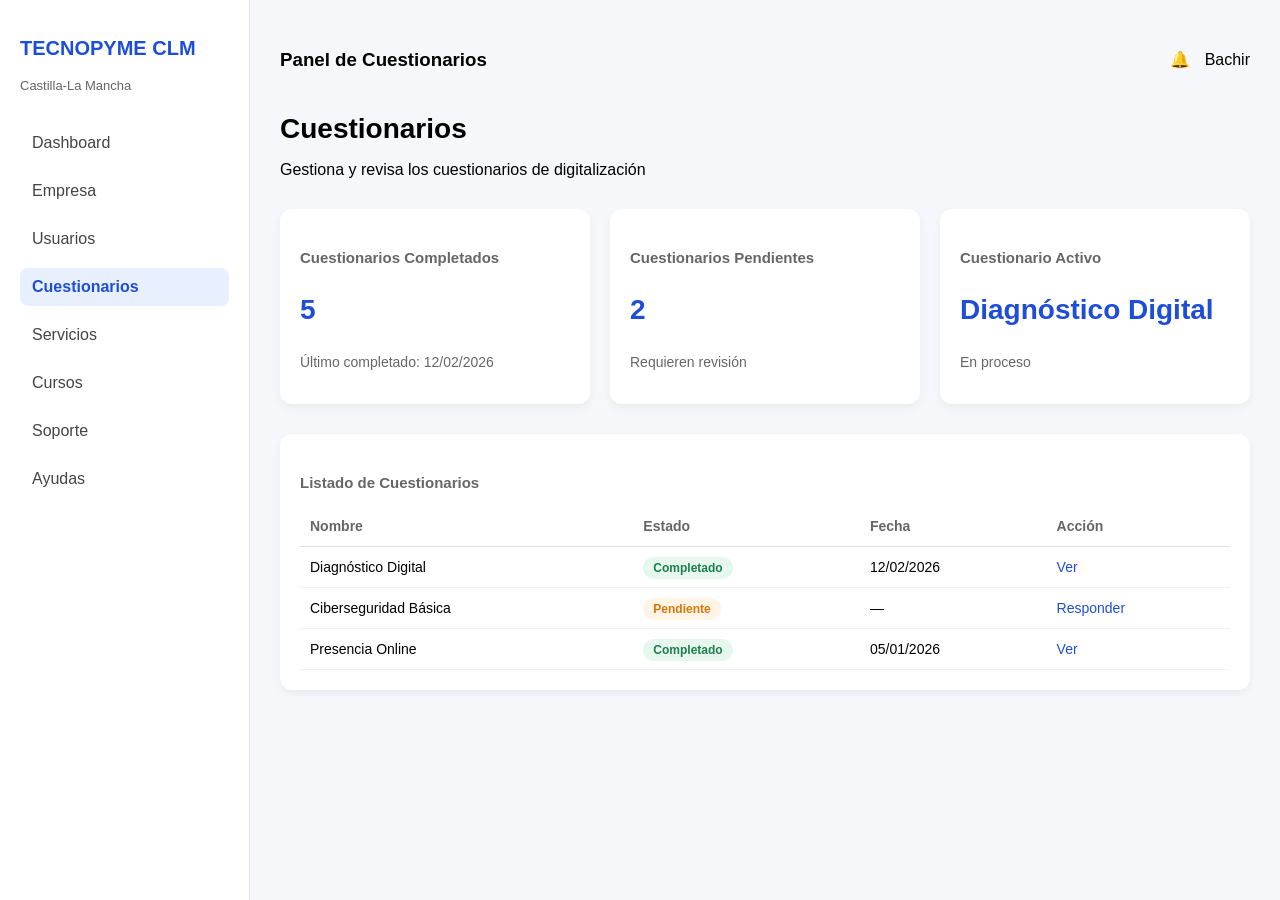
==== cuestionarios.html @ f4bd79e1 "imjm ujuu" ====
<!DOCTYPE html>
<html lang="es">
<head>
    <meta charset="UTF-8">
    <title>Cuestionarios - TECNOPYME CLM</title>
    <link rel="stylesheet" href="estilos.css">
</head>
<body>

<div class="layout">

    <aside class="sidebar">
        <div class="logo">
            <h2>TECNOPYME CLM</h2>
            <span>Castilla-La Mancha</span>
        </div>

        <nav class="menu">
            <a href="index.html">Dashboard</a>
            <a href="empresa.html">Empresa</a>
            <a href="usuarios.html">Usuarios</a>
            <a href="cuestionarios.html" class="active">Cuestionarios</a>
            <a href="servicios.html">Servicios</a>
            <a href="cursos.html">Cursos</a>
            <a href="soporte.html">Soporte</a>
            <a href="ayudas.html">Ayudas</a>
        </nav>
    </aside>

    <main class="main-content">

        <header class="topbar">
            <h3>Panel de Cuestionarios</h3>
            <div class="user">
                <span>🔔</span>
                <span>Bachir</span>
            </div>
        </header>

        <section class="dashboard-header">
            <h1>Cuestionarios</h1>
            <p>Gestiona y revisa los cuestionarios de digitalización</p>
        </section>

        <section class="cards">
            <div class="card">
                <h4>Cuestionarios Completados</h4>
                <p class="number">5</p>
                <p class="card-text">Último completado: 12/02/2026</p>
            </div>

            <div class="card">
                <h4>Cuestionarios Pendientes</h4>
                <p class="number">2</p>
                <p class="card-text">Requieren revisión</p>
            </div>

            <div class="card">
                <h4>Cuestionario Activo</h4>
                <p class="number">Diagnóstico Digital</p>
                <p class="card-text">En proceso</p>
            </div>
        </section>

        <section class="card table-section">
            <h4>Listado de Cuestionarios</h4>

            <table class="custom-table">
                <thead>
                    <tr>
                        <th>Nombre</th>
                        <th>Estado</th>
                        <th>Fecha</th>
                        <th>Acción</th>
                    </tr>
                </thead>
                <tbody>
                    <tr>
                        <td>Diagnóstico Digital</td>
                        <td><span class="badge completed">Completado</span></td>
                        <td>12/02/2026</td>
                        <td><a href="#" class="table-link">Ver</a></td>
                    </tr>
                    <tr>
                        <td>Ciberseguridad Básica</td>
                        <td><span class="badge pending">Pendiente</span></td>
                        <td>—</td>
                        <td><a href="#" class="table-link">Responder</a></td>
                    </tr>
                    <tr>
                        <td>Presencia Online</td>
                        <td><span class="badge completed">Completado</span></td>
                        <td>05/01/2026</td>
                        <td><a href="#" class="table-link">Ver</a></td>
                    </tr>
                </tbody>
            </table>

        </section>

    </main>

</div>

</body>
</html>
---- estilos.css ----
body {
    background-color: #f5f7fa;
    margin: 0;
    padding: 0;
    box-sizing: border-box;
    font-family: "Segoe UI", sans-serif;
}

/* LAYOUT PRINCIPAL */
.layout {
    display: grid;
    grid-template-columns: 250px 1fr;
    height: 100vh;
}

/* SIDEBAR */
.sidebar {
    background: #ffffff;
    border-right: 1px solid #e0e0e0;
    padding: 20px;
    display: flex;
    flex-direction: column;
}

.logo h2 {
    color: #1e4ed8;
    font-size: 20px;
}

.logo span {
    font-size: 13px;
    color: #666;
}

.menu {
    margin-top: 30px;
    display: flex;
    flex-direction: column;
    gap: 10px;
}

.menu a {
    text-decoration: none;
    color: #444;
    padding: 10px 12px;
    border-radius: 8px;
    display: flex;
    align-items: center;
    gap: 10px;
    transition: 0.2s ease;
}

.menu a:hover {
    background-color: #f0f4ff;
    color: #1e4ed8;
}

.menu a.active {
    background-color: #e8f0ff;
    color: #1e4ed8;
    font-weight: 600;
}

/* CONTENIDO */
.main-content {
    padding: 30px;
    overflow-y: auto;
}

/* TOPBAR */
.topbar {
    display: flex;
    justify-content: space-between;
    align-items: center;
}

.topbar .user {
    display: flex;
    gap: 15px;
    align-items: center;
}

/* HEADER */
.dashboard-header {
    margin: 20px 0 30px 0;
}

.dashboard-header h1 {
    font-size: 28px;
    margin-bottom: 5px;
}

/* CARDS GRID */
.cards {
    display: grid;
    grid-template-columns: repeat(auto-fit, minmax(250px, 1fr));
    gap: 20px;
}

.card {
    background: #ffffff;
    padding: 20px;
    border-radius: 12px;
    box-shadow: 0 4px 10px rgba(0,0,0,0.05);
}

.card h4 {
    font-size: 15px;
    color: #666;
    margin-bottom: 10px;
}

.card .number {
    font-size: 28px;
    font-weight: bold;
    color: #1e4ed8;
}

/*Cuestionarios*/
/* TEXTO SECUNDARIO EN CARDS */
.card-text {
    font-size: 14px;
    color: #666;
    margin-top: 5px;
}

/* SECCIÓN TABLA */
.table-section {
    margin-top: 30px;
}

/* TABLA PERSONALIZADA */
.custom-table {
    width: 100%;
    border-collapse: collapse;
    margin-top: 15px;
}

.custom-table th {
    text-align: left;
    padding: 12px 10px;
    font-size: 14px;
    color: #666;
    border-bottom: 1px solid #e0e0e0;
}

.custom-table td {
    padding: 12px 10px;
    border-bottom: 1px solid #f0f0f0;
    font-size: 14px;
}

.custom-table tr:hover {
    background-color: #f9fbff;
}

/* BADGES DE ESTADO */
.badge {
    padding: 4px 10px;
    border-radius: 20px;
    font-size: 12px;
    font-weight: 600;
}

.badge.completed {
    background-color: #e6f7ed;
    color: #1e7d4f;
}

.badge.pending {
    background-color: #fff4e5;
    color: #d97706;
}

/* ENLACES TABLA */
.table-link {
    text-decoration: none;
    color: #1e4ed8;
    font-weight: 500;
}

.table-link:hover {
    text-decoration: underline;
}

/*servicios*/
/* BADGES SERVICIOS */
.badge.active {
    background-color: #e8f0ff;
    color: #1e4ed8;
}

.badge.finished {
    background-color: #f3f4f6;
    color: #555;
}
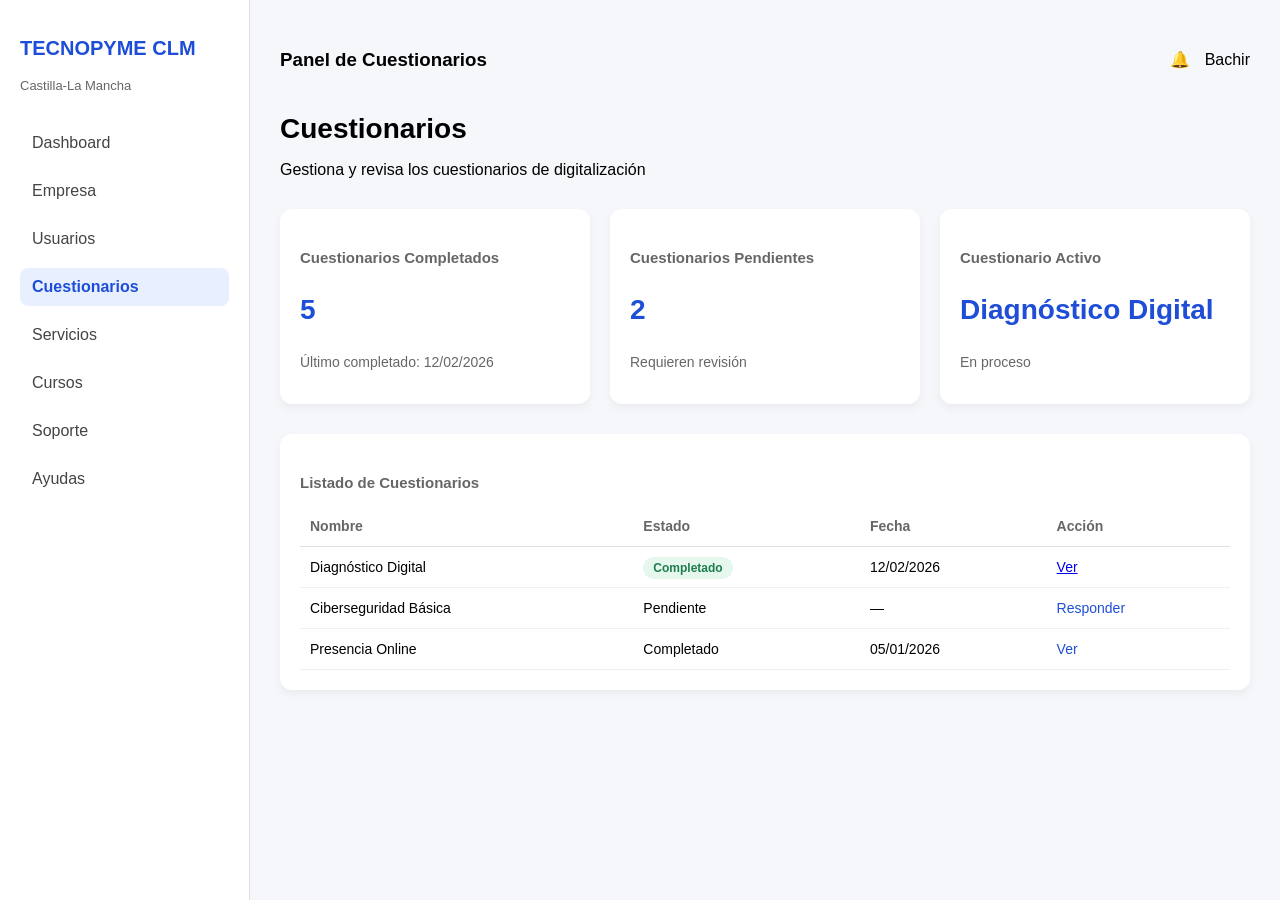
==== commit 3c4fb131: "mlml" ====
--- a/cuestionarios.html
+++ b/cuestionarios.html
@@ -83,15 +83,15 @@
                     </tr>
                     <tr>
                         <td>Ciberseguridad Básica</td>
-                        <td><span class="badge pending">Pendiente</span></td>
+                        <td><span class="pendiente">Pendiente</span></td>
                         <td>—</td>
-                        <td><a href="#" class="table-link">Responder</a></td>
+                        <td><a href="#" class="link">Responder</a></td>
                     </tr>
                     <tr>
                         <td>Presencia Online</td>
-                        <td><span class="badge completed">Completado</span></td>
+                        <td><span class="completado">Completado</span></td>
                         <td>05/01/2026</td>
-                        <td><a href="#" class="table-link">Ver</a></td>
+                        <td><a href="#" class="link">Ver</a></td>
                     </tr>
                 </tbody>
             </table>
--- a/estilos.css
+++ b/estilos.css
@@ -1,4 +1,3 @@
-
 body {
     background-color: #f5f7fa;
     margin: 0;
@@ -155,7 +154,7 @@
     background-color: #f9fbff;
 }
 
-/* BADGES DE ESTADO */
+
 .badge {
     padding: 4px 10px;
     border-radius: 20px;
@@ -173,19 +172,18 @@
     color: #d97706;
 }
 
-/* ENLACES TABLA */
-.table-link {
+
+.link {
     text-decoration: none;
     color: #1e4ed8;
     font-weight: 500;
 }
 
-.table-link:hover {
+.link:hover {
     text-decoration: underline;
 }
 
-/*servicios*/
-/* BADGES SERVICIOS */
+
 .badge.active {
     background-color: #e8f0ff;
     color: #1e4ed8;
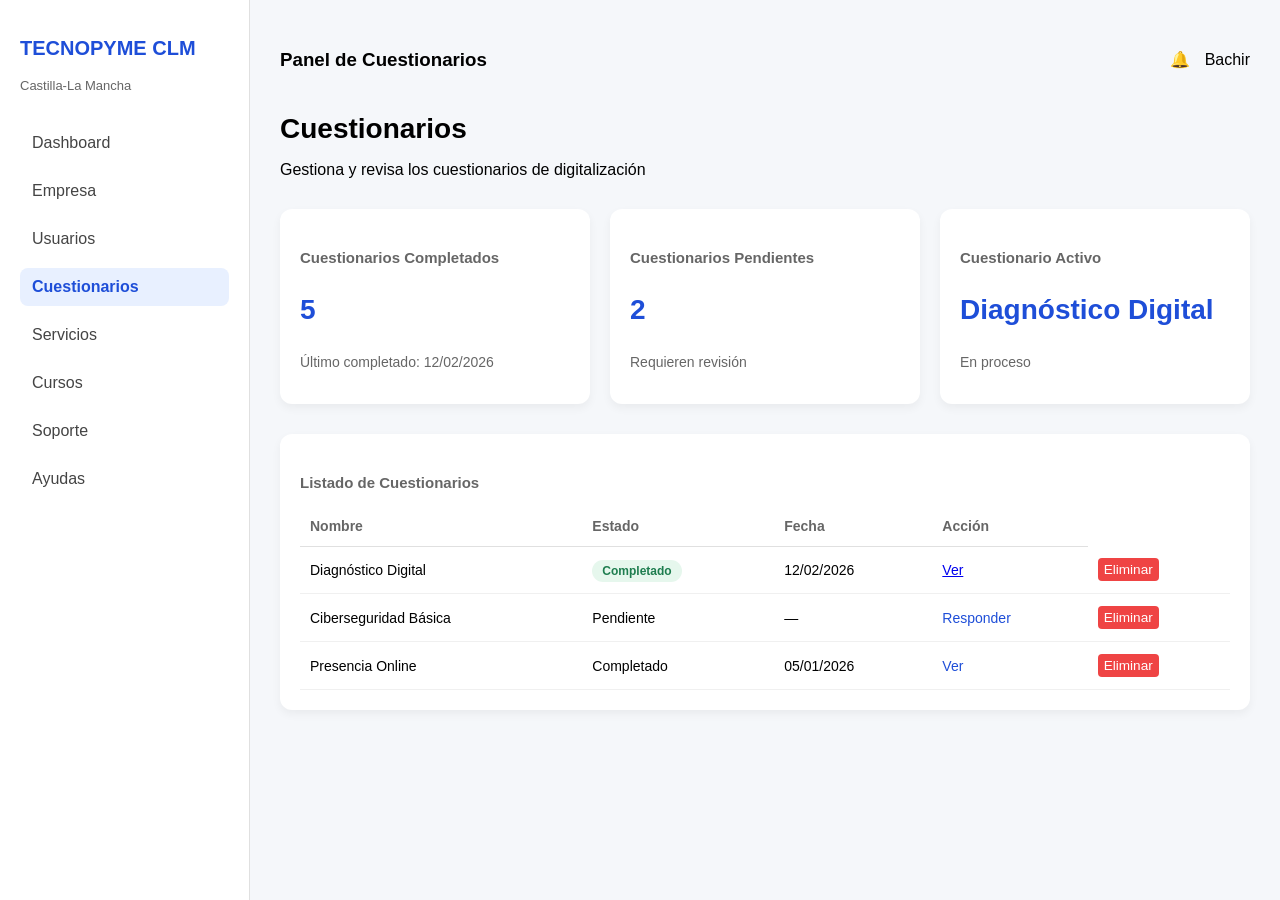
==== commit 91cb5b4e: "Update cuestionarios.html" ====
--- a/cuestionarios.html
+++ b/cuestionarios.html
@@ -4,6 +4,7 @@
     <meta charset="UTF-8">
     <title>Cuestionarios - TECNOPYME CLM</title>
     <link rel="stylesheet" href="estilos.css">
+    <script src="funcionalidades.js" defer></script>
 </head>
 <body>
 
@@ -80,18 +81,21 @@
                         <td><span class="badge completed">Completado</span></td>
                         <td>12/02/2026</td>
                         <td><a href="#" class="table-link">Ver</a></td>
+                        <td><button class="btn-delete" data-confirm-message="¿Borrar este servicio?" type="button">Eliminar</button></td>
                     </tr>
                     <tr>
                         <td>Ciberseguridad Básica</td>
                         <td><span class="pendiente">Pendiente</span></td>
                         <td>—</td>
                         <td><a href="#" class="link">Responder</a></td>
+                        <td><button class="btn-delete" data-confirm-message="¿Borrar este servicio?" type="button">Eliminar</button></td>
                     </tr>
                     <tr>
                         <td>Presencia Online</td>
                         <td><span class="completado">Completado</span></td>
                         <td>05/01/2026</td>
                         <td><a href="#" class="link">Ver</a></td>
+                        <td><button class="btn-delete" data-confirm-message="¿Borrar este servicio?" type="button">Eliminar</button></td>
                     </tr>
                 </tbody>
             </table>
@@ -103,4 +107,4 @@
 </div>
 
 </body>
-</html>+</html>
--- a/estilos.css
+++ b/estilos.css
@@ -192,4 +192,12 @@
 .badge.finished {
     background-color: #f3f4f6;
     color: #555;
-}+}
+.btn-delete{
+    padding:4px 6px;
+    font-size:0.85rem;
+    background:#ef4444;
+    color:#fff;border:0;
+    border-radius:4px;
+    cursor:pointer
+}
